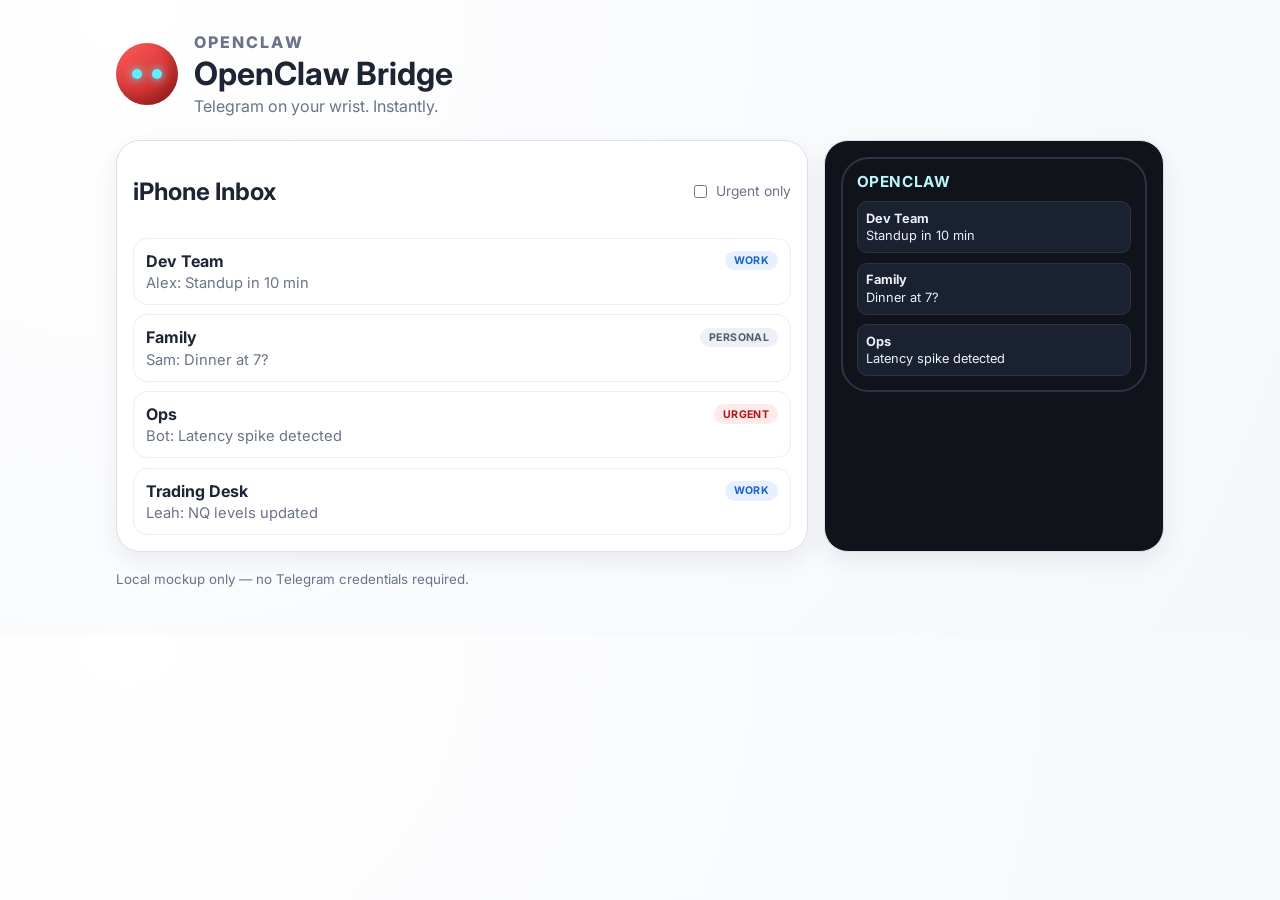
==== mockup-openclaw/index.html @ dd0b0545 "feat: merge OpenClaw Bridge tremor repo content and assets Integrate OpenClaw Bridge project archite" ====
<!doctype html>
<html lang="en">
<head>
  <meta charset="UTF-8" />
  <meta name="viewport" content="width=device-width, initial-scale=1.0" />
  <title>OpenClaw Bridge — Local Browser Mockup</title>
  <link rel="preconnect" href="https://fonts.googleapis.com">
  <link rel="preconnect" href="https://fonts.gstatic.com" crossorigin>
  <link href="https://fonts.googleapis.com/css2?family=Inter:wght@400;600;700;800&display=swap" rel="stylesheet">
  <link rel="stylesheet" href="styles.css" />
</head>
<body>
  <main class="page">
    <header class="hero">
      <div class="logo-orb" aria-hidden="true">
        <div class="eye"></div>
        <div class="eye"></div>
      </div>
      <div>
        <p class="eyebrow">OPENCLAW</p>
        <h1>OpenClaw Bridge</h1>
        <p class="sub">Telegram on your wrist. Instantly.</p>
      </div>
    </header>

    <section class="layout">
      <article class="device iphone">
        <div class="device-head">
          <h2>iPhone Inbox</h2>
          <label class="toggle">
            <input id="urgentToggle" type="checkbox" />
            <span>Urgent only</span>
          </label>
        </div>

        <ul id="messageList" class="messages"></ul>
      </article>

      <article class="device watch">
        <div class="watch-face">
          <h3>OPENCLAW</h3>
          <ul id="watchList" class="watch-messages"></ul>
        </div>
      </article>
    </section>

    <footer>
      <small>Local mockup only — no Telegram credentials required.</small>
    </footer>
  </main>

  <script src="app.js"></script>
</body>
</html>
---- mockup-openclaw/styles.css ----
:root {
  --red: #e53b3b;
  --bg: #f5f7fb;
  --ink: #1d2433;
  --muted: #6a7389;
  --card: #ffffff;
}

* { box-sizing: border-box; }
body {
  margin: 0;
  font-family: Inter, system-ui, -apple-system, Segoe UI, Roboto, sans-serif;
  color: var(--ink);
  background: radial-gradient(circle at 10% 0%, #fff, var(--bg));
}

.page {
  max-width: 1080px;
  margin: 0 auto;
  padding: 2rem 1rem 3rem;
}

.hero {
  display: flex;
  gap: 1rem;
  align-items: center;
  margin-bottom: 1.5rem;
}

.logo-orb {
  width: 62px;
  aspect-ratio: 1;
  border-radius: 50%;
  background: linear-gradient(145deg, #ff5b5b, #bf1f1f);
  box-shadow: inset -6px -8px 12px rgb(0 0 0 / 22%);
  display: flex;
  justify-content: center;
  align-items: center;
  gap: 10px;
}
.eye {
  width: 10px;
  aspect-ratio: 1;
  border-radius: 50%;
  background: #59f2ff;
  box-shadow: 0 0 10px #59f2ff;
}

.eyebrow {
  letter-spacing: .13em;
  font-weight: 800;
  margin: 0;
  color: var(--muted);
}
h1 { margin: .15rem 0; }
.sub { margin: 0; color: var(--muted); }

.layout {
  display: grid;
  grid-template-columns: 1fr minmax(280px, 340px);
  gap: 1rem;
}

.device {
  background: var(--card);
  border: 1px solid #dbe0ea;
  border-radius: 24px;
  padding: 1rem;
  box-shadow: 0 8px 24px rgb(32 39 55 / 8%);
}

.device-head {
  display: flex;
  justify-content: space-between;
  align-items: center;
  gap: .75rem;
  margin-bottom: .75rem;
}
.toggle {
  font-size: .86rem;
  color: var(--muted);
  display: flex;
  align-items: center;
  gap: .4rem;
}

.messages, .watch-messages {
  list-style: none;
  margin: 0;
  padding: 0;
  display: grid;
  gap: .6rem;
}

.msg {
  border: 1px solid #ebeff6;
  border-radius: 14px;
  padding: .75rem;
}
.msg .top {
  display: flex;
  justify-content: space-between;
  align-items: center;
  margin-bottom: .2rem;
  gap: .6rem;
}
.msg .chat { font-weight: 700; }
.msg .body { color: var(--muted); font-size: .92rem; }

.pill {
  border-radius: 999px;
  padding: .2rem .55rem;
  font-size: .66rem;
  font-weight: 700;
  letter-spacing: .04em;
}
.pill.work { color: #1d62d1; background: #e7f0ff; }
.pill.personal { color: #525a6d; background: #edf0f6; }
.pill.urgent { color: #aa1616; background: #ffeaea; }

.watch {
  background: #101319;
  color: #ecf1fa;
}
.watch-face {
  border: 2px solid #2c3546;
  border-radius: 28px;
  padding: .85rem;
}
.watch h3 {
  margin: 0 0 .6rem;
  color: #b8f7ff;
  font-size: .95rem;
  letter-spacing: .04em;
}
.watch-messages li {
  background: #1a2130;
  border: 1px solid #2b3447;
  border-radius: 10px;
  padding: .55rem;
  font-size: .8rem;
}
.watch-messages b { display: block; margin-bottom: .15rem; }

footer { margin-top: 1rem; color: var(--muted); }

@media (max-width: 860px) {
  .layout { grid-template-columns: 1fr; }
}
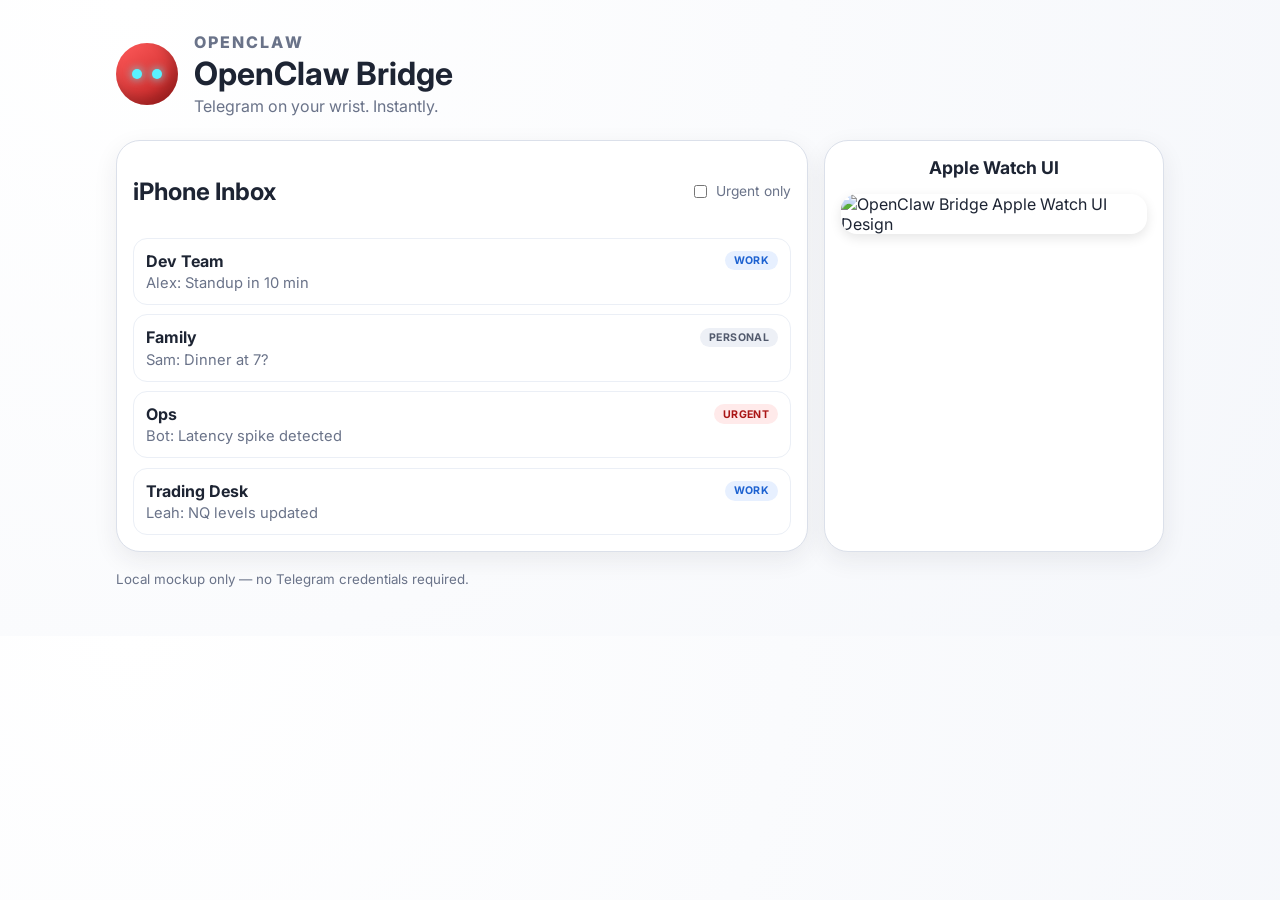
==== commit d1e069db: "refactor: display actual Apple Watch UI asset in mockup Replace text-based watch-face with high-reso" ====
--- a/mockup-openclaw/index.html
+++ b/mockup-openclaw/index.html
@@ -37,9 +37,9 @@
       </article>
 
       <article class="device watch">
-        <div class="watch-face">
-          <h3>OPENCLAW</h3>
-          <ul id="watchList" class="watch-messages"></ul>
+        <div class="watch-display">
+          <h2>Apple Watch UI</h2>
+          <img src="../assets/watchos-ui-openclaw.png" alt="OpenClaw Bridge Apple Watch UI Design" class="watch-image" />
         </div>
       </article>
     </section>
--- a/mockup-openclaw/styles.css
+++ b/mockup-openclaw/styles.css
@@ -119,28 +119,31 @@
 .pill.urgent { color: #aa1616; background: #ffeaea; }
 
 .watch {
-  background: #101319;
-  color: #ecf1fa;
+  background: var(--card);
+  color: var(--ink);
+  display: flex;
+  flex-direction: column;
+  align-items: center;
 }
-.watch-face {
-  border: 2px solid #2c3546;
-  border-radius: 28px;
-  padding: .85rem;
+.watch h2 {
+  margin: 0 0 1rem;
+  font-size: 1.1rem;
+  color: var(--ink);
 }
-.watch h3 {
-  margin: 0 0 .6rem;
-  color: #b8f7ff;
-  font-size: .95rem;
-  letter-spacing: .04em;
+.watch-display {
+  width: 100%;
+  display: flex;
+  flex-direction: column;
+  align-items: center;
+  justify-content: center;
 }
-.watch-messages li {
-  background: #1a2130;
-  border: 1px solid #2b3447;
-  border-radius: 10px;
-  padding: .55rem;
-  font-size: .8rem;
+.watch-image {
+  max-width: 100%;
+  height: auto;
+  border-radius: 16px;
+  box-shadow: 0 4px 12px rgba(0, 0, 0, 0.1);
+  object-fit: contain;
 }
-.watch-messages b { display: block; margin-bottom: .15rem; }
 
 footer { margin-top: 1rem; color: var(--muted); }
 
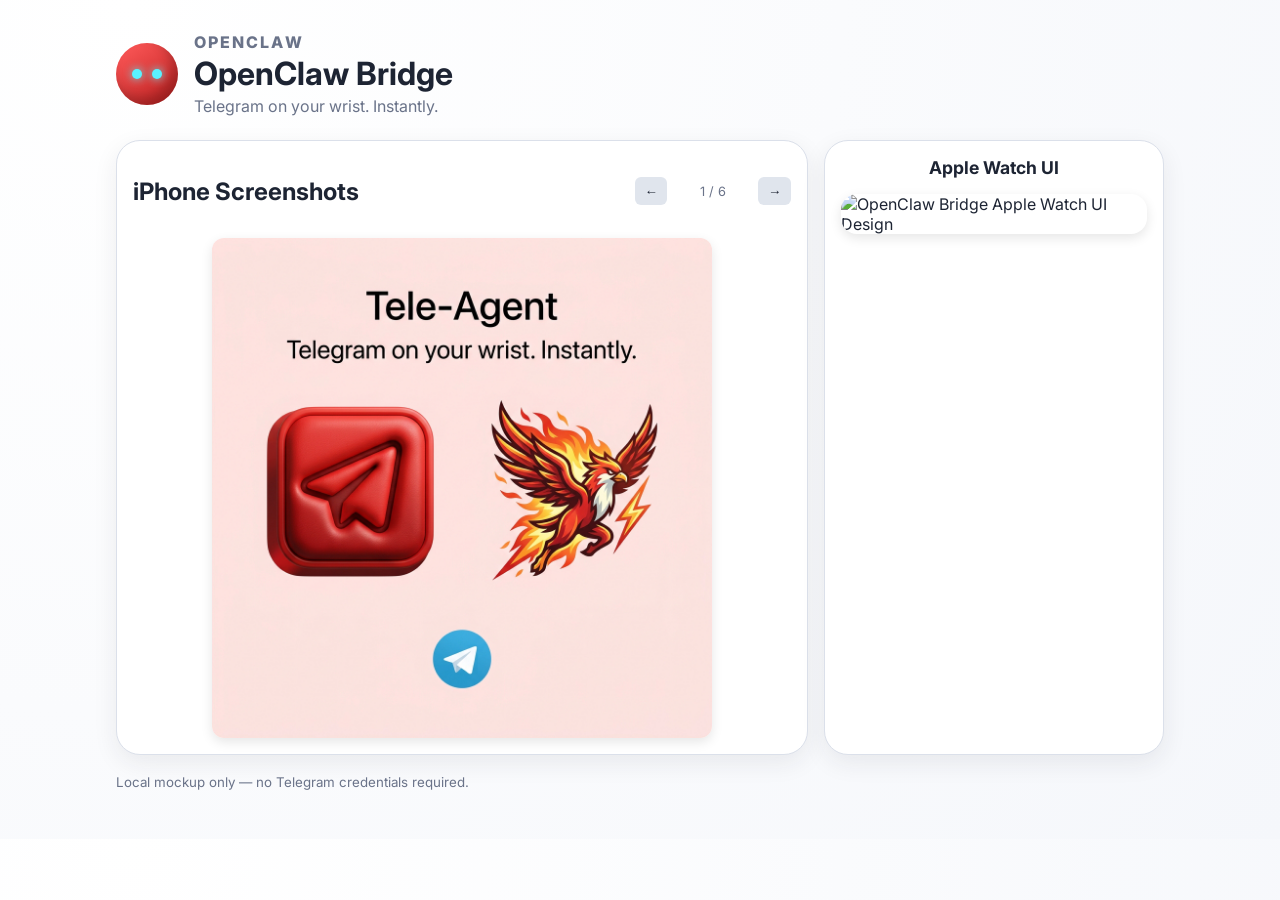
==== commit cb09bcce: "feat: integrate actual screenshot assets into mockup - Copy watchos-ui-openclaw.png (5.2 MB) and scr" ====
--- a/mockup-openclaw/index.html
+++ b/mockup-openclaw/index.html
@@ -26,20 +26,22 @@
     <section class="layout">
       <article class="device iphone">
         <div class="device-head">
-          <h2>iPhone Inbox</h2>
-          <label class="toggle">
-            <input id="urgentToggle" type="checkbox" />
-            <span>Urgent only</span>
-          </label>
+          <h2>iPhone Screenshots</h2>
+          <div class="screenshot-nav">
+            <button id="prevBtn" class="nav-btn">←</button>
+            <span id="slideCounter">1 / 6</span>
+            <button id="nextBtn" class="nav-btn">→</button>
+          </div>
         </div>
-
-        <ul id="messageList" class="messages"></ul>
+        <div class="screenshot-gallery">
+          <img id="screenshotImg" src="screenshot_1.png" alt="iPhone Screenshot" class="screenshot" />
+        </div>
       </article>
 
       <article class="device watch">
         <div class="watch-display">
           <h2>Apple Watch UI</h2>
-          <img src="../assets/watchos-ui-openclaw.png" alt="OpenClaw Bridge Apple Watch UI Design" class="watch-image" />
+          <img src="watchos-ui-openclaw.png" alt="OpenClaw Bridge Apple Watch UI Design" class="watch-image" />
         </div>
       </article>
     </section>
--- a/mockup-openclaw/styles.css
+++ b/mockup-openclaw/styles.css
@@ -76,12 +76,33 @@
   gap: .75rem;
   margin-bottom: .75rem;
 }
-.toggle {
+.toggle, .screenshot-nav {
   font-size: .86rem;
   color: var(--muted);
   display: flex;
   align-items: center;
   gap: .4rem;
+}
+.screenshot-nav {
+  gap: .6rem;
+}
+.nav-btn {
+  background: #e0e5ed;
+  border: none;
+  padding: .4rem .6rem;
+  border-radius: 6px;
+  cursor: pointer;
+  font-weight: 600;
+  color: var(--ink);
+  transition: background 0.2s;
+}
+.nav-btn:hover {
+  background: #d0d8e5;
+}
+#slideCounter {
+  font-size: .8rem;
+  min-width: 4.5rem;
+  text-align: center;
 }
 
 .messages, .watch-messages {
@@ -90,6 +111,20 @@
   padding: 0;
   display: grid;
   gap: .6rem;
+}
+
+.screenshot-gallery {
+  display: flex;
+  justify-content: center;
+  align-items: center;
+  min-height: 500px;
+}
+.screenshot {
+  max-width: 100%;
+  max-height: 500px;
+  height: auto;
+  border-radius: 12px;
+  box-shadow: 0 4px 12px rgba(0, 0, 0, 0.1);
 }
 
 .msg {
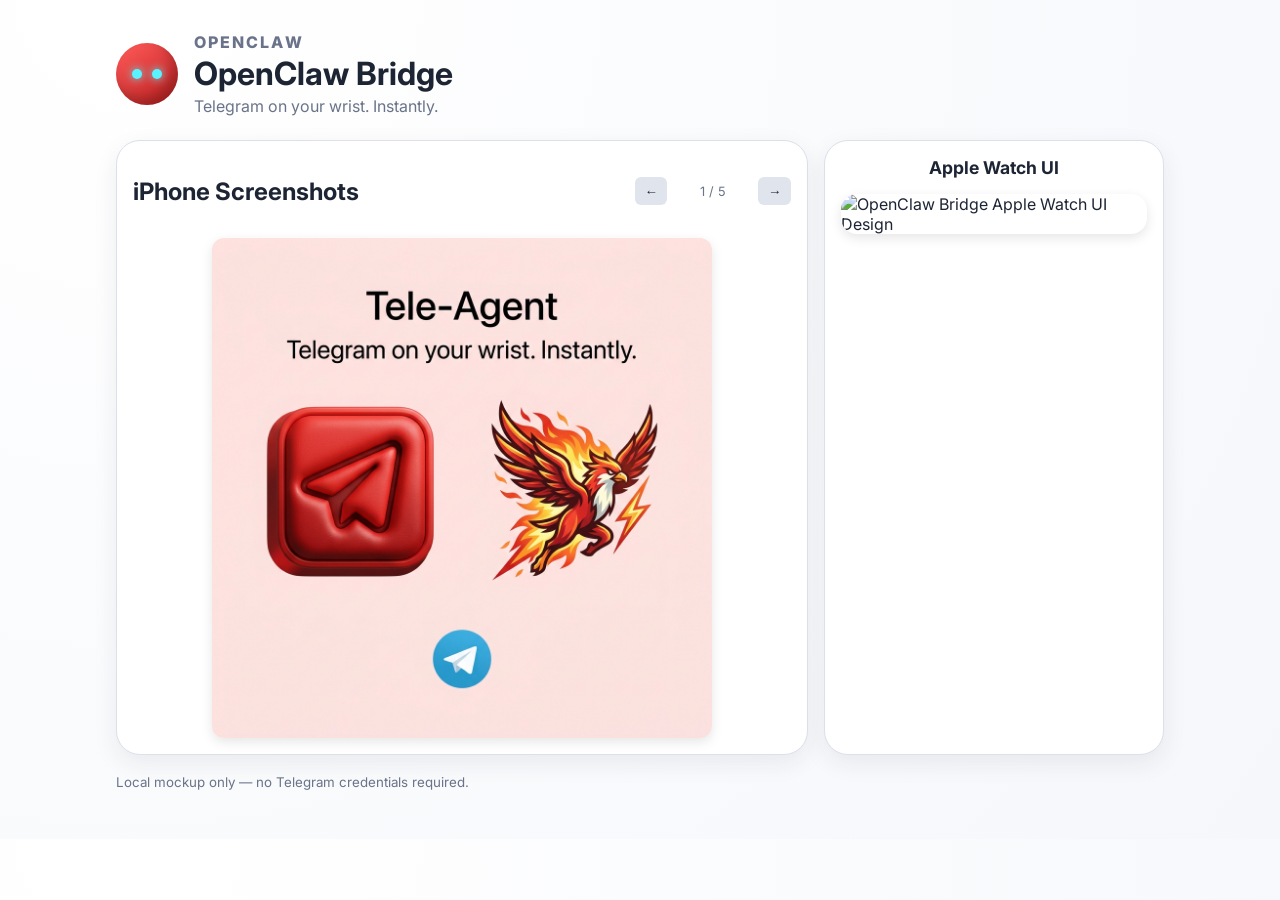
==== commit f651c5d2: "refactor: remove screenshot_2 (fiery eagle) from mockup - Delete screenshot_2.png - Update carousel " ====
--- a/mockup-openclaw/index.html
+++ b/mockup-openclaw/index.html
@@ -29,7 +29,7 @@
           <h2>iPhone Screenshots</h2>
           <div class="screenshot-nav">
             <button id="prevBtn" class="nav-btn">←</button>
-            <span id="slideCounter">1 / 6</span>
+            <span id="slideCounter">1 / 5</span>
             <button id="nextBtn" class="nav-btn">→</button>
           </div>
         </div>
